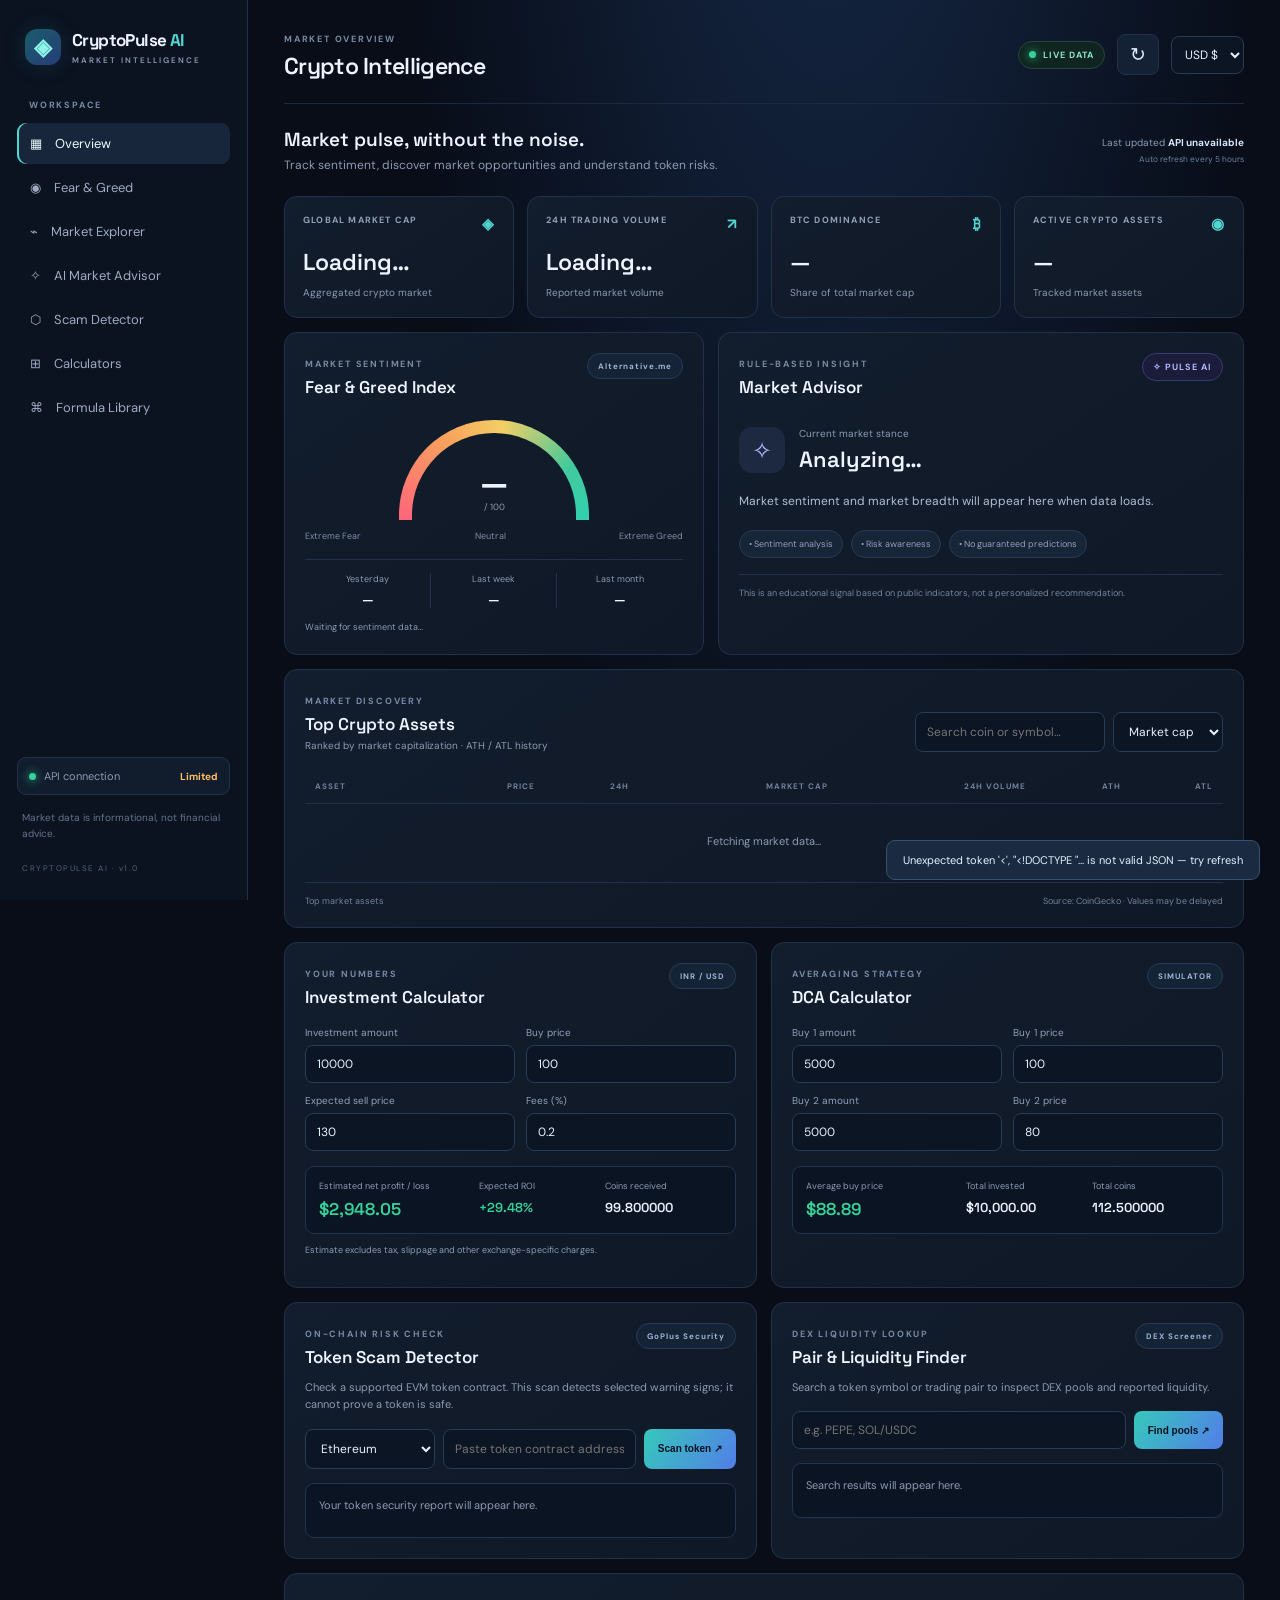
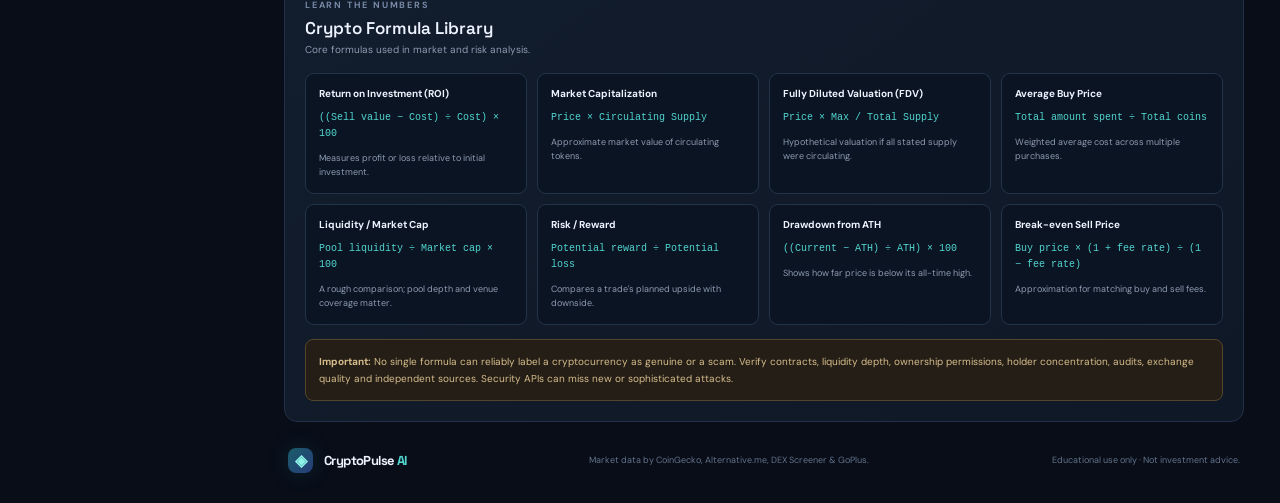
==== index.html @ 91b2f1e2 "Add files via upload" ====
<!doctype html>
<html lang="en">
<head>
<meta charset="utf-8"><meta name="viewport" content="width=device-width,initial-scale=1"><meta name="theme-color" content="#080d18">
<title>CryptoPulse AI — Crypto Intelligence</title>
<link rel="preconnect" href="https://fonts.googleapis.com"><link href="https://fonts.googleapis.com/css2?family=DM+Sans:wght@400;500;600;700&family=Space+Grotesk:wght@500;600;700&display=swap" rel="stylesheet">
<link rel="stylesheet" href="styles.css">
</head>
<body>
<div class="app-shell">
<aside class="sidebar" id="sidebar"><a class="brand" href="#overview"><span class="brand-mark">◈</span><span>CryptoPulse <b>AI</b><small>MARKET INTELLIGENCE</small></span></a>
<nav><p class="nav-label">WORKSPACE</p><a class="nav-link active" href="#overview">▦ <span>Overview</span></a><a class="nav-link" href="#fear">◉ <span>Fear & Greed</span></a><a class="nav-link" href="#markets">⌁ <span>Market Explorer</span></a><a class="nav-link" href="#advisor">✧ <span>AI Market Advisor</span></a><a class="nav-link" href="#security">⬡ <span>Scam Detector</span></a><a class="nav-link" href="#calculators">⊞ <span>Calculators</span></a><a class="nav-link" href="#learn">⌘ <span>Formula Library</span></a></nav>
<div class="sidebar-bottom"><div class="api-status"><span class="pulse-dot"></span><span>API connection</span><b id="apiStatus">Checking</b></div><p>Market data is informational, not financial advice.</p><span class="version">CRYPTOPULSE AI · v1.0</span></div></aside>
<main class="main-content"><header class="topbar"><button class="menu-btn" id="menuBtn">☰</button><div><span class="eyebrow">MARKET OVERVIEW</span><h1>Crypto Intelligence</h1></div><div class="top-actions"><span class="live-pill"><i></i> LIVE DATA</span><button class="icon-btn" id="refreshBtn" title="Refresh data">↻</button><select id="currency"><option value="usd">USD $</option><option value="inr">INR ₹</option></select></div></header>
<section class="welcome-row"><div><h2>Market pulse, without the noise.</h2><p>Track sentiment, discover market opportunities and understand token risks.</p></div><div class="updated">Last updated <b id="lastUpdated">—</b><small>Auto refresh every 5 hours</small></div></section>
<section class="stats-grid" id="overview"><article class="stat-card"><div class="stat-head">GLOBAL MARKET CAP <span>◈</span></div><strong id="globalCap">Loading…</strong><small id="globalChange">Aggregated crypto market</small></article><article class="stat-card"><div class="stat-head">24H TRADING VOLUME <span>↗</span></div><strong id="globalVolume">Loading…</strong><small>Reported market volume</small></article><article class="stat-card"><div class="stat-head">BTC DOMINANCE <span>₿</span></div><strong id="btcDominance">—</strong><small>Share of total market cap</small></article><article class="stat-card"><div class="stat-head">ACTIVE CRYPTO ASSETS <span>◉</span></div><strong id="activeCoins">—</strong><small>Tracked market assets</small></article></section>
<section class="hero-grid"><article class="panel fear-panel" id="fear"><div class="panel-title"><div><span class="eyebrow">MARKET SENTIMENT</span><h3>Fear & Greed Index</h3></div><span class="source-tag">Alternative.me</span></div><div class="gauge-wrap"><div class="gauge" id="gauge"><div class="gauge-inner"><strong id="fearValue">—</strong><span>/ 100</span><b id="fearLabel">Loading</b></div></div></div><div class="gauge-scale"><span>Extreme Fear</span><span>Neutral</span><span>Extreme Greed</span></div><div class="fear-history"><div><small>Yesterday</small><b id="fearYesterday">—</b></div><div><small>Last week</small><b id="fearWeek">—</b></div><div><small>Last month</small><b id="fearMonth">—</b></div></div><p class="muted tiny" id="fearUpdated">Waiting for sentiment data…</p></article>
<article class="panel advisor-panel" id="advisor"><div class="panel-title"><div><span class="eyebrow">RULE-BASED INSIGHT</span><h3>Market Advisor</h3></div><span class="ai-badge">✧ PULSE AI</span></div><div class="advisor-status"><span class="advisor-icon">✧</span><div><small>Current market stance</small><h2 id="stance">Analyzing…</h2></div></div><p id="advisorText" class="advisor-copy">Market sentiment and market breadth will appear here when data loads.</p><div class="advisor-actions" id="advisorActions"><span>• Sentiment analysis</span><span>• Risk awareness</span><span>• No guaranteed predictions</span></div><div class="disclaimer">This is an educational signal based on public indicators, not a personalized recommendation.</div></article></section>
<section class="panel market-panel" id="markets"><div class="section-heading"><div><span class="eyebrow">MARKET DISCOVERY</span><h3>Top Crypto Assets</h3><p>Ranked by market capitalization · ATH / ATL history</p></div><div class="table-controls"><input id="coinSearch" placeholder="Search coin or symbol…"><select id="coinSort"><option value="market_cap_desc">Market cap</option><option value="volume_desc">24h volume</option><option value="price_change_percentage_24h_desc">Top gainers</option><option value="price_change_percentage_24h_asc">Top losers</option></select></div></div><div class="table-wrap"><table><thead><tr><th>ASSET</th><th>PRICE</th><th>24H</th><th>MARKET CAP</th><th>24H VOLUME</th><th>ATH</th><th>ATL</th></tr></thead><tbody id="coinRows"><tr><td colspan="7" class="loading-row">Fetching market data…</td></tr></tbody></table></div><div class="table-foot"><span id="coinCount">Top market assets</span><span>Source: CoinGecko · Values may be delayed</span></div></section>
<section class="two-col"><article class="panel"><div class="panel-title"><div><span class="eyebrow">YOUR NUMBERS</span><h3>Investment Calculator</h3></div><span class="source-tag">INR / USD</span></div><div class="form-grid"><label>Investment amount<input id="investAmount" type="number" value="10000" min="0"></label><label>Buy price<input id="buyPrice" type="number" value="100" min="0" step="any"></label><label>Expected sell price<input id="sellPrice" type="number" value="130" min="0" step="any"></label><label>Fees (%)<input id="feePct" type="number" value="0.2" min="0" step="any"></label></div><div class="calc-result"><div><small>Estimated net profit / loss</small><strong id="profitResult">—</strong></div><div><small>Expected ROI</small><b id="roiResult">—</b></div><div><small>Coins received</small><b id="coinsResult">—</b></div></div><p class="muted tiny">Estimate excludes tax, slippage and other exchange-specific charges.</p></article>
<article class="panel"><div class="panel-title"><div><span class="eyebrow">AVERAGING STRATEGY</span><h3>DCA Calculator</h3></div><span class="source-tag">SIMULATOR</span></div><div class="form-grid"><label>Buy 1 amount<input id="dcaA1" type="number" value="5000"></label><label>Buy 1 price<input id="dcaP1" type="number" value="100"></label><label>Buy 2 amount<input id="dcaA2" type="number" value="5000"></label><label>Buy 2 price<input id="dcaP2" type="number" value="80"></label></div><div class="calc-result"><div><small>Average buy price</small><strong id="dcaAvg">—</strong></div><div><small>Total invested</small><b id="dcaTotal">—</b></div><div><small>Total coins</small><b id="dcaCoins">—</b></div></div></article></section>
<section class="two-col"><article class="panel" id="security"><div class="panel-title"><div><span class="eyebrow">ON-CHAIN RISK CHECK</span><h3>Token Scam Detector</h3></div><span class="source-tag">GoPlus Security</span></div><p class="muted">Check a supported EVM token contract. This scan detects selected warning signs; it cannot prove a token is safe.</p><div class="security-form"><select id="chainId"><option value="1">Ethereum</option><option value="56">BNB Chain</option><option value="137">Polygon</option><option value="42161">Arbitrum</option><option value="8453">Base</option><option value="43114">Avalanche</option></select><input id="contractAddress" placeholder="Paste token contract address (0x…)"><button class="primary-btn" id="scanBtn">Scan token ↗</button></div><div id="securityResult" class="security-result"><span class="muted">Your token security report will appear here.</span></div></article>
<article class="panel"><div class="panel-title"><div><span class="eyebrow">DEX LIQUIDITY LOOKUP</span><h3>Pair & Liquidity Finder</h3></div><span class="source-tag">DEX Screener</span></div><p class="muted">Search a token symbol or trading pair to inspect DEX pools and reported liquidity.</p><div class="security-form"><input id="dexQuery" placeholder="e.g. PEPE, SOL/USDC"><button class="primary-btn" id="dexBtn">Find pools ↗</button></div><div id="dexResult" class="dex-result"><span class="muted">Search results will appear here.</span></div></article></section>
<section class="panel" id="learn"><div class="section-heading"><div><span class="eyebrow">LEARN THE NUMBERS</span><h3>Crypto Formula Library</h3><p>Core formulas used in market and risk analysis.</p></div></div><div class="formula-grid"><div class="formula"><b>Return on Investment (ROI)</b><code>((Sell value − Cost) ÷ Cost) × 100</code><p>Measures profit or loss relative to initial investment.</p></div><div class="formula"><b>Market Capitalization</b><code>Price × Circulating Supply</code><p>Approximate market value of circulating tokens.</p></div><div class="formula"><b>Fully Diluted Valuation (FDV)</b><code>Price × Max / Total Supply</code><p>Hypothetical valuation if all stated supply were circulating.</p></div><div class="formula"><b>Average Buy Price</b><code>Total amount spent ÷ Total coins</code><p>Weighted average cost across multiple purchases.</p></div><div class="formula"><b>Liquidity / Market Cap</b><code>Pool liquidity ÷ Market cap × 100</code><p>A rough comparison; pool depth and venue coverage matter.</p></div><div class="formula"><b>Risk / Reward</b><code>Potential reward ÷ Potential loss</code><p>Compares a trade's planned upside with downside.</p></div><div class="formula"><b>Drawdown from ATH</b><code>((Current − ATH) ÷ ATH) × 100</code><p>Shows how far price is below its all-time high.</p></div><div class="formula"><b>Break-even Sell Price</b><code>Buy price × (1 + fee rate) ÷ (1 − fee rate)</code><p>Approximation for matching buy and sell fees.</p></div></div><div class="risk-note"><b>Important:</b> No single formula can reliably label a cryptocurrency as genuine or a scam. Verify contracts, liquidity depth, ownership permissions, holder concentration, audits, exchange quality and independent sources. Security APIs can miss new or sophisticated attacks.</div></section>
<footer><div class="brand mini-brand"><span class="brand-mark">◈</span><span>CryptoPulse <b>AI</b></span></div><span>Market data by CoinGecko, Alternative.me, DEX Screener & GoPlus.</span><span>Educational use only · Not investment advice.</span></footer>
</main></div><div class="toast" id="toast"></div><script src="app.js"></script>
</body></html>
---- styles.css ----
:root{--bg:#080d18;--panel:#101827;--panel2:#131f31;--line:#223149;--text:#edf3ff;--muted:#8d9bb2;--cyan:#51d6d0;--blue:#6b8cff;--green:#35d39a;--red:#ff7185;--amber:#ffbf69}*{box-sizing:border-box}html{scroll-behavior:smooth}body{margin:0;background:radial-gradient(ellipse at 65% -20%,#172b4b 0,transparent 38%),var(--bg);color:var(--text);font-family:'DM Sans',sans-serif;font-size:14px}.app-shell{display:flex;min-height:100vh}.sidebar{width:248px;position:fixed;inset:0 auto 0 0;background:#0b1220;border-right:1px solid var(--line);padding:25px 17px;display:flex;flex-direction:column;z-index:10}.brand{display:flex;align-items:center;gap:11px;text-decoration:none;color:var(--text);font:700 17px 'Space Grotesk';letter-spacing:-.6px;padding:4px 8px 34px}.brand b{color:var(--cyan)}.brand small{display:block;font:600 8px 'DM Sans';letter-spacing:2px;color:var(--muted);margin-top:4px}.brand-mark{width:36px;height:36px;border-radius:12px;display:grid;place-items:center;background:linear-gradient(135deg,#1a5c69,#273d7a);color:#8df4e8;font-size:23px;box-shadow:0 0 25px #39d5c022}.nav-label,.eyebrow{font-size:9px;letter-spacing:1.8px;font-weight:700;color:#788aa6}.nav-label{padding:0 12px;margin:0 0 12px}.nav-link{display:flex;align-items:center;gap:13px;padding:12px 13px;color:#9eacc2;text-decoration:none;border-radius:9px;margin:3px 0;font-size:13px}.nav-link:hover,.nav-link.active{background:#17263a;color:#eafcff}.nav-link.active{box-shadow:inset 2px 0 var(--cyan)}.sidebar-bottom{margin-top:auto}.api-status{display:flex;align-items:center;gap:8px;background:#111d2d;border:1px solid var(--line);padding:11px;border-radius:9px;font-size:11px;color:var(--muted)}.api-status b{margin-left:auto;color:var(--amber);font-size:10px}.pulse-dot,.live-pill i{width:7px;height:7px;border-radius:50%;background:var(--green);box-shadow:0 0 10px #35d39a}.sidebar-bottom p{font-size:10px;color:#64748b;line-height:1.6;padding:5px 5px}.version{font-size:8px;color:#53637b;letter-spacing:1.5px;padding-left:5px}.main-content{margin-left:248px;width:calc(100% - 248px);max-width:1600px;padding:28px 36px 25px}.topbar{display:flex;align-items:center;justify-content:space-between;border-bottom:1px solid #1c293c;padding-bottom:22px}.topbar h1{font:600 23px 'Space Grotesk';margin:5px 0 0;letter-spacing:-.7px}.top-actions{display:flex;align-items:center;gap:12px}.live-pill,.source-tag,.ai-badge{font-size:9px;font-weight:700;letter-spacing:1px;border:1px solid #25463f;border-radius:20px;padding:7px 10px;color:#8ae5ca;background:#10251f}.live-pill{display:flex;align-items:center;gap:7px}.icon-btn,.menu-btn{background:#142033;border:1px solid var(--line);color:#dce8fb;border-radius:8px;padding:8px 12px;font-size:19px;cursor:pointer}select,input{background:#0c1524;border:1px solid #2a3b54;border-radius:8px;color:#e8f1ff;padding:10px 11px;font:12px 'DM Sans';outline:none;min-width:0}select:focus,input:focus{border-color:var(--cyan)}.top-actions select{padding:9px}.menu-btn{display:none}.welcome-row{display:flex;justify-content:space-between;align-items:center;padding:23px 0}.welcome-row h2{font:600 19px 'Space Grotesk';margin:0 0 5px}.welcome-row p,.section-heading p{color:var(--muted);font-size:12px;margin:0}.updated{text-align:right;color:var(--muted);font-size:10px}.updated b{color:#d8e5f9}.updated small{display:block;margin-top:5px;color:#6d829d}.stats-grid{display:grid;grid-template-columns:repeat(4,1fr);gap:13px}.stat-card,.panel{background:linear-gradient(145deg,#121d2d,#0f1826);border:1px solid var(--line);border-radius:13px}.stat-card{padding:17px 18px;min-width:0}.stat-head{font-size:9px;letter-spacing:1.2px;color:#91a1b9;font-weight:700;display:flex;justify-content:space-between}.stat-head span{font-size:15px;color:var(--cyan)}.stat-card strong{display:block;font:600 23px 'Space Grotesk';margin:13px 0 5px;white-space:nowrap;overflow:hidden;text-overflow:ellipsis}.stat-card small{font-size:10px;color:var(--muted)}.hero-grid{display:grid;grid-template-columns:1fr 1.25fr;gap:14px;margin-top:14px}.panel{padding:20px;margin-top:14px;min-width:0}.hero-grid .panel{margin-top:0}.panel-title,.section-heading{display:flex;align-items:flex-start;justify-content:space-between;gap:12px}.panel-title h3,.section-heading h3{font:600 17px 'Space Grotesk';margin:5px 0 0}.source-tag{background:#152337;border-color:#263b55;color:#9db4d4;font-size:8px;white-space:nowrap}.gauge-wrap{display:flex;justify-content:center;padding:22px 0 10px}.gauge{width:190px;height:100px;position:relative;overflow:hidden;background:conic-gradient(from 270deg at 50% 100%,#ff657a 0deg,#f7a45c 62deg,#f4cf65 95deg,#42c99c 145deg,#32d1b0 180deg,transparent 180deg);border-radius:190px 190px 0 0}.gauge:after{content:"";position:absolute;inset:13px 13px 0;background:#111b2a;border-radius:170px 170px 0 0}.gauge-inner{position:absolute;z-index:2;inset:43px 0 0;display:flex;align-items:center;justify-content:flex-start;flex-direction:column}.gauge-inner strong{font:700 32px 'Space Grotesk'}.gauge-inner span{font-size:9px;color:var(--muted);margin-top:-2px}.gauge-inner b{font-size:11px;margin-top:5px;color:var(--amber)}.gauge-scale{display:flex;justify-content:space-between;font-size:9px;color:#7f8da4}.fear-history{display:grid;grid-template-columns:repeat(3,1fr);border-top:1px solid var(--line);margin-top:17px;padding-top:13px}.fear-history div{text-align:center;border-right:1px solid var(--line)}.fear-history div:last-child{border:0}.fear-history small{display:block;color:var(--muted);font-size:9px;margin-bottom:5px}.fear-history b{font:600 13px 'Space Grotesk'}.muted{color:var(--muted);font-size:11px;line-height:1.6}.tiny{font-size:9px}.fear-panel>.tiny{margin:12px 0 0}.ai-badge{background:#1b1c3a;border-color:#393b75;color:#b5b7ff}.advisor-status{display:flex;gap:14px;align-items:center;margin:25px 0 14px}.advisor-icon{height:46px;width:46px;border-radius:13px;display:grid;place-items:center;background:#1c2941;color:#b5b7ff;font-size:24px}.advisor-status small{color:var(--muted);font-size:10px}.advisor-status h2{font:600 22px 'Space Grotesk';margin:4px 0}.advisor-copy{font-size:12px;color:#b0bfd2;line-height:1.8;max-width:600px}.advisor-actions{display:flex;gap:8px;flex-wrap:wrap;margin-top:17px}.advisor-actions span{font-size:9px;color:#8ea1bc;background:#172538;border:1px solid #293a52;border-radius:20px;padding:7px 9px}.disclaimer{margin-top:16px;border-top:1px solid var(--line);padding-top:12px;color:#74859e;font-size:9px;line-height:1.5}.market-panel{margin-top:14px}.section-heading{align-items:flex-end;margin-bottom:17px}.section-heading h3{margin-bottom:4px}.section-heading p{font-size:10px}.table-controls{display:flex;gap:8px}.table-controls input{width:190px}.table-wrap{overflow-x:auto}table{width:100%;border-collapse:collapse;white-space:nowrap}th{text-align:right;font-size:8px;letter-spacing:1px;color:#71839c;font-weight:700;padding:12px 10px;border-bottom:1px solid var(--line)}th:first-child,td:first-child{text-align:left}td{text-align:right;padding:13px 10px;border-bottom:1px solid #1d2a3d;font-size:11px;color:#d6e1f2}tr:last-child td{border:0}.coin-name{display:flex;align-items:center;gap:9px}.coin-name img{width:25px;height:25px;border-radius:50%}.coin-name b{display:block;font-size:11px}.coin-name small{display:block;color:var(--muted);font-size:9px;margin-top:3px}.positive{color:var(--green)}.negative{color:var(--red)}.loading-row{text-align:center!important;color:var(--muted);padding:30px}.table-foot{display:flex;justify-content:space-between;color:#71839b;font-size:9px;border-top:1px solid var(--line);padding-top:12px;margin-top:4px}.two-col{display:grid;grid-template-columns:1fr 1fr;gap:14px}.two-col .panel{margin-top:14px}.form-grid{display:grid;grid-template-columns:1fr 1fr;gap:11px;margin-top:18px}.form-grid label{display:flex;flex-direction:column;gap:6px;color:#91a1b9;font-size:10px}.form-grid input{width:100%}.calc-result{display:grid;grid-template-columns:1.3fr 1fr 1fr;gap:8px;background:#0b1422;border:1px solid #23344b;border-radius:9px;padding:13px;margin-top:15px}.calc-result small{display:block;font-size:9px;color:var(--muted);margin-bottom:6px}.calc-result strong{font:600 17px 'Space Grotesk';color:var(--green)}.calc-result b{font:600 13px 'Space Grotesk'}.security-form{display:flex;gap:8px;margin-top:15px}.security-form input{flex:1}.security-form select{width:130px}.primary-btn{border:0;border-radius:8px;background:linear-gradient(120deg,#36c8bb,#527ee8);color:#06111e;font-weight:700;font-size:10px;padding:0 14px;white-space:nowrap;cursor:pointer}.primary-btn:disabled{opacity:.5;cursor:wait}.security-result,.dex-result{margin-top:14px;background:#0b1422;border:1px solid #23344b;border-radius:9px;padding:13px;min-height:55px;font-size:10px;color:#aebbd0;line-height:1.8}.risk-score{font:700 22px 'Space Grotesk';color:var(--amber)}.risk-item{display:flex;justify-content:space-between;border-bottom:1px solid #1f2c3d;padding:5px 0}.risk-item:last-child{border:0}.formula-grid{display:grid;grid-template-columns:repeat(4,1fr);gap:10px}.formula{background:#0b1422;border:1px solid #22334a;border-radius:9px;padding:13px}.formula b{font-size:10px;display:block;margin-bottom:10px}.formula code{display:block;font-size:10px;color:var(--cyan);white-space:normal;line-height:1.6}.formula p{font-size:9px;color:var(--muted);line-height:1.6;margin:9px 0 0}.risk-note{margin-top:14px;padding:13px;border:1px solid #55442b;background:#241e16;color:#d7bd8c;border-radius:8px;font-size:10px;line-height:1.7}footer{display:flex;justify-content:space-between;align-items:center;gap:10px;color:#63738a;font-size:9px;padding:26px 4px 5px}.mini-brand{padding:0;font-size:13px}.mini-brand .brand-mark{width:25px;height:25px;font-size:16px;border-radius:8px}.toast{position:fixed;bottom:20px;right:20px;background:#1a2b41;border:1px solid #38516e;border-radius:9px;padding:12px 16px;color:#e5f1ff;font-size:11px;opacity:0;transform:translateY(10px);transition:.2s;pointer-events:none;z-index:20}.toast.show{opacity:1;transform:translateY(0)}
@media(max-width:1100px){.main-content{padding:25px 22px}.sidebar{width:220px}.main-content{margin-left:220px;width:calc(100% - 220px)}.stats-grid{grid-template-columns:repeat(2,1fr)}.formula-grid{grid-template-columns:repeat(2,1fr)}}@media(max-width:760px){.sidebar{transform:translateX(-100%);transition:.25s;width:250px;box-shadow:15px 0 40px #0008}.sidebar.open{transform:translateX(0)}.main-content{margin:0;width:100%;padding:17px 14px}.menu-btn{display:block;margin-right:10px}.topbar{justify-content:flex-start}.topbar>div:nth-child(2){flex:1}.topbar h1{font-size:18px}.top-actions{gap:6px}.live-pill{display:none}.top-actions select{font-size:10px;padding:8px}.welcome-row{align-items:flex-start;gap:12px}.welcome-row h2{font-size:16px}.welcome-row p{font-size:10px;max-width:230px}.updated{font-size:9px;min-width:100px}.stats-grid{gap:8px}.stat-card{padding:13px}.stat-card strong{font-size:18px}.stat-head{font-size:8px}.hero-grid,.two-col{grid-template-columns:1fr}.panel{padding:15px}.table-controls{width:100%}.section-heading{flex-direction:column;align-items:stretch}.table-controls input{width:50%;flex:1}.table-controls select{max-width:50%}.security-form{flex-wrap:wrap}.security-form input{min-width:100%}.security-form select{flex:1}.primary-btn{min-height:38px}.formula-grid{grid-template-columns:1fr 1fr}.calc-result{grid-template-columns:1fr 1fr}.calc-result>div:first-child{grid-column:span 2}footer{flex-direction:column;align-items:flex-start}.top-actions .icon-btn{padding:6px 9px}}@media(max-width:390px){.updated{display:none}.formula-grid{grid-template-columns:1fr}.stats-grid{grid-template-columns:1fr 1fr}.stat-card strong{font-size:16px}}
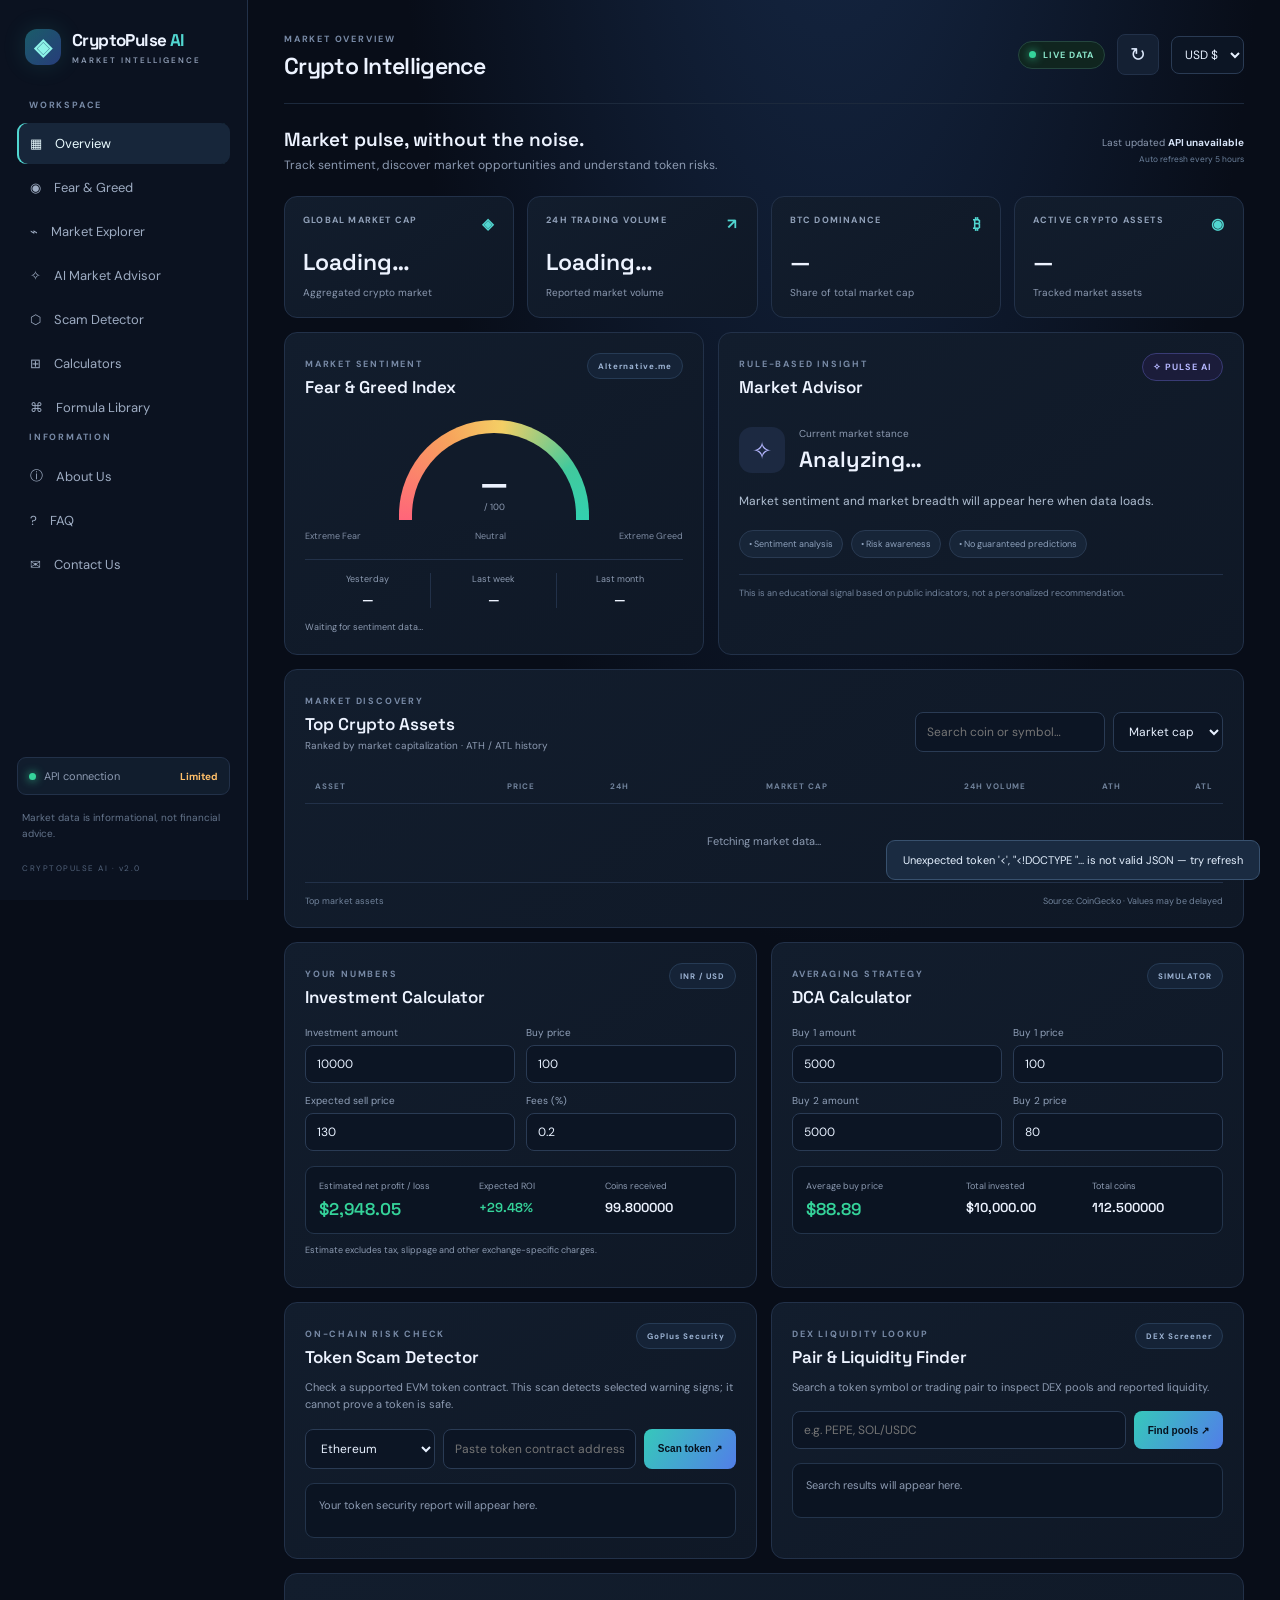
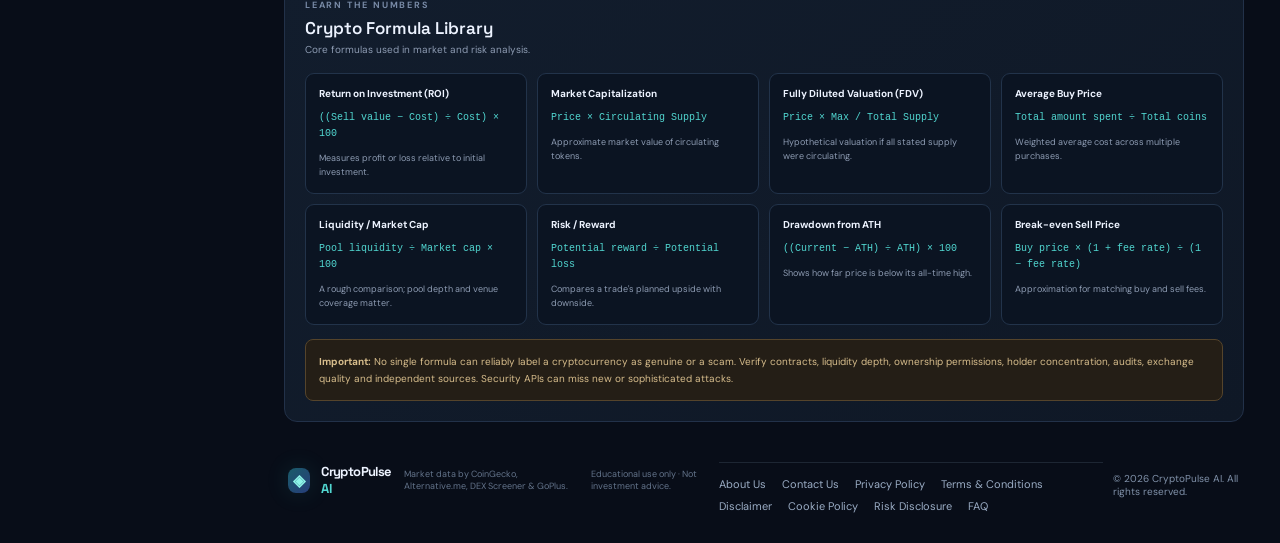
==== commit ab079e88: "Update CryptoPulse AI homepage Added meta description and canonical link to improve SEO. Updated ver" ====
--- a/index.html
+++ b/index.html
@@ -1,27 +1,135 @@
 <!doctype html>
 <html lang="en">
 <head>
-<meta charset="utf-8"><meta name="viewport" content="width=device-width,initial-scale=1"><meta name="theme-color" content="#080d18">
+<meta charset="utf-8">
+<meta name="viewport" content="width=device-width,initial-scale=1">
+<meta name="theme-color" content="#080d18">
+<meta name="description" content="Explore cryptocurrency market data, Fear & Greed sentiment, market analysis, token risk indicators and educational crypto calculators with CryptoPulse AI.">
 <title>CryptoPulse AI — Crypto Intelligence</title>
-<link rel="preconnect" href="https://fonts.googleapis.com"><link href="https://fonts.googleapis.com/css2?family=DM+Sans:wght@400;500;600;700&family=Space+Grotesk:wght@500;600;700&display=swap" rel="stylesheet">
+<link rel="canonical" href="https://cryptopulsepro.netlify.app/">
+<link rel="preconnect" href="https://fonts.googleapis.com">
+<link href="https://fonts.googleapis.com/css2?family=DM+Sans:wght@400;500;600;700&family=Space+Grotesk:wght@500;600;700&display=swap" rel="stylesheet">
 <link rel="stylesheet" href="styles.css">
 </head>
 <body>
 <div class="app-shell">
-<aside class="sidebar" id="sidebar"><a class="brand" href="#overview"><span class="brand-mark">◈</span><span>CryptoPulse <b>AI</b><small>MARKET INTELLIGENCE</small></span></a>
-<nav><p class="nav-label">WORKSPACE</p><a class="nav-link active" href="#overview">▦ <span>Overview</span></a><a class="nav-link" href="#fear">◉ <span>Fear & Greed</span></a><a class="nav-link" href="#markets">⌁ <span>Market Explorer</span></a><a class="nav-link" href="#advisor">✧ <span>AI Market Advisor</span></a><a class="nav-link" href="#security">⬡ <span>Scam Detector</span></a><a class="nav-link" href="#calculators">⊞ <span>Calculators</span></a><a class="nav-link" href="#learn">⌘ <span>Formula Library</span></a></nav>
-<div class="sidebar-bottom"><div class="api-status"><span class="pulse-dot"></span><span>API connection</span><b id="apiStatus">Checking</b></div><p>Market data is informational, not financial advice.</p><span class="version">CRYPTOPULSE AI · v1.0</span></div></aside>
-<main class="main-content"><header class="topbar"><button class="menu-btn" id="menuBtn">☰</button><div><span class="eyebrow">MARKET OVERVIEW</span><h1>Crypto Intelligence</h1></div><div class="top-actions"><span class="live-pill"><i></i> LIVE DATA</span><button class="icon-btn" id="refreshBtn" title="Refresh data">↻</button><select id="currency"><option value="usd">USD $</option><option value="inr">INR ₹</option></select></div></header>
-<section class="welcome-row"><div><h2>Market pulse, without the noise.</h2><p>Track sentiment, discover market opportunities and understand token risks.</p></div><div class="updated">Last updated <b id="lastUpdated">—</b><small>Auto refresh every 5 hours</small></div></section>
-<section class="stats-grid" id="overview"><article class="stat-card"><div class="stat-head">GLOBAL MARKET CAP <span>◈</span></div><strong id="globalCap">Loading…</strong><small id="globalChange">Aggregated crypto market</small></article><article class="stat-card"><div class="stat-head">24H TRADING VOLUME <span>↗</span></div><strong id="globalVolume">Loading…</strong><small>Reported market volume</small></article><article class="stat-card"><div class="stat-head">BTC DOMINANCE <span>₿</span></div><strong id="btcDominance">—</strong><small>Share of total market cap</small></article><article class="stat-card"><div class="stat-head">ACTIVE CRYPTO ASSETS <span>◉</span></div><strong id="activeCoins">—</strong><small>Tracked market assets</small></article></section>
-<section class="hero-grid"><article class="panel fear-panel" id="fear"><div class="panel-title"><div><span class="eyebrow">MARKET SENTIMENT</span><h3>Fear & Greed Index</h3></div><span class="source-tag">Alternative.me</span></div><div class="gauge-wrap"><div class="gauge" id="gauge"><div class="gauge-inner"><strong id="fearValue">—</strong><span>/ 100</span><b id="fearLabel">Loading</b></div></div></div><div class="gauge-scale"><span>Extreme Fear</span><span>Neutral</span><span>Extreme Greed</span></div><div class="fear-history"><div><small>Yesterday</small><b id="fearYesterday">—</b></div><div><small>Last week</small><b id="fearWeek">—</b></div><div><small>Last month</small><b id="fearMonth">—</b></div></div><p class="muted tiny" id="fearUpdated">Waiting for sentiment data…</p></article>
-<article class="panel advisor-panel" id="advisor"><div class="panel-title"><div><span class="eyebrow">RULE-BASED INSIGHT</span><h3>Market Advisor</h3></div><span class="ai-badge">✧ PULSE AI</span></div><div class="advisor-status"><span class="advisor-icon">✧</span><div><small>Current market stance</small><h2 id="stance">Analyzing…</h2></div></div><p id="advisorText" class="advisor-copy">Market sentiment and market breadth will appear here when data loads.</p><div class="advisor-actions" id="advisorActions"><span>• Sentiment analysis</span><span>• Risk awareness</span><span>• No guaranteed predictions</span></div><div class="disclaimer">This is an educational signal based on public indicators, not a personalized recommendation.</div></article></section>
-<section class="panel market-panel" id="markets"><div class="section-heading"><div><span class="eyebrow">MARKET DISCOVERY</span><h3>Top Crypto Assets</h3><p>Ranked by market capitalization · ATH / ATL history</p></div><div class="table-controls"><input id="coinSearch" placeholder="Search coin or symbol…"><select id="coinSort"><option value="market_cap_desc">Market cap</option><option value="volume_desc">24h volume</option><option value="price_change_percentage_24h_desc">Top gainers</option><option value="price_change_percentage_24h_asc">Top losers</option></select></div></div><div class="table-wrap"><table><thead><tr><th>ASSET</th><th>PRICE</th><th>24H</th><th>MARKET CAP</th><th>24H VOLUME</th><th>ATH</th><th>ATL</th></tr></thead><tbody id="coinRows"><tr><td colspan="7" class="loading-row">Fetching market data…</td></tr></tbody></table></div><div class="table-foot"><span id="coinCount">Top market assets</span><span>Source: CoinGecko · Values may be delayed</span></div></section>
-<section class="two-col"><article class="panel"><div class="panel-title"><div><span class="eyebrow">YOUR NUMBERS</span><h3>Investment Calculator</h3></div><span class="source-tag">INR / USD</span></div><div class="form-grid"><label>Investment amount<input id="investAmount" type="number" value="10000" min="0"></label><label>Buy price<input id="buyPrice" type="number" value="100" min="0" step="any"></label><label>Expected sell price<input id="sellPrice" type="number" value="130" min="0" step="any"></label><label>Fees (%)<input id="feePct" type="number" value="0.2" min="0" step="any"></label></div><div class="calc-result"><div><small>Estimated net profit / loss</small><strong id="profitResult">—</strong></div><div><small>Expected ROI</small><b id="roiResult">—</b></div><div><small>Coins received</small><b id="coinsResult">—</b></div></div><p class="muted tiny">Estimate excludes tax, slippage and other exchange-specific charges.</p></article>
-<article class="panel"><div class="panel-title"><div><span class="eyebrow">AVERAGING STRATEGY</span><h3>DCA Calculator</h3></div><span class="source-tag">SIMULATOR</span></div><div class="form-grid"><label>Buy 1 amount<input id="dcaA1" type="number" value="5000"></label><label>Buy 1 price<input id="dcaP1" type="number" value="100"></label><label>Buy 2 amount<input id="dcaA2" type="number" value="5000"></label><label>Buy 2 price<input id="dcaP2" type="number" value="80"></label></div><div class="calc-result"><div><small>Average buy price</small><strong id="dcaAvg">—</strong></div><div><small>Total invested</small><b id="dcaTotal">—</b></div><div><small>Total coins</small><b id="dcaCoins">—</b></div></div></article></section>
-<section class="two-col"><article class="panel" id="security"><div class="panel-title"><div><span class="eyebrow">ON-CHAIN RISK CHECK</span><h3>Token Scam Detector</h3></div><span class="source-tag">GoPlus Security</span></div><p class="muted">Check a supported EVM token contract. This scan detects selected warning signs; it cannot prove a token is safe.</p><div class="security-form"><select id="chainId"><option value="1">Ethereum</option><option value="56">BNB Chain</option><option value="137">Polygon</option><option value="42161">Arbitrum</option><option value="8453">Base</option><option value="43114">Avalanche</option></select><input id="contractAddress" placeholder="Paste token contract address (0x…)"><button class="primary-btn" id="scanBtn">Scan token ↗</button></div><div id="securityResult" class="security-result"><span class="muted">Your token security report will appear here.</span></div></article>
-<article class="panel"><div class="panel-title"><div><span class="eyebrow">DEX LIQUIDITY LOOKUP</span><h3>Pair & Liquidity Finder</h3></div><span class="source-tag">DEX Screener</span></div><p class="muted">Search a token symbol or trading pair to inspect DEX pools and reported liquidity.</p><div class="security-form"><input id="dexQuery" placeholder="e.g. PEPE, SOL/USDC"><button class="primary-btn" id="dexBtn">Find pools ↗</button></div><div id="dexResult" class="dex-result"><span class="muted">Search results will appear here.</span></div></article></section>
-<section class="panel" id="learn"><div class="section-heading"><div><span class="eyebrow">LEARN THE NUMBERS</span><h3>Crypto Formula Library</h3><p>Core formulas used in market and risk analysis.</p></div></div><div class="formula-grid"><div class="formula"><b>Return on Investment (ROI)</b><code>((Sell value − Cost) ÷ Cost) × 100</code><p>Measures profit or loss relative to initial investment.</p></div><div class="formula"><b>Market Capitalization</b><code>Price × Circulating Supply</code><p>Approximate market value of circulating tokens.</p></div><div class="formula"><b>Fully Diluted Valuation (FDV)</b><code>Price × Max / Total Supply</code><p>Hypothetical valuation if all stated supply were circulating.</p></div><div class="formula"><b>Average Buy Price</b><code>Total amount spent ÷ Total coins</code><p>Weighted average cost across multiple purchases.</p></div><div class="formula"><b>Liquidity / Market Cap</b><code>Pool liquidity ÷ Market cap × 100</code><p>A rough comparison; pool depth and venue coverage matter.</p></div><div class="formula"><b>Risk / Reward</b><code>Potential reward ÷ Potential loss</code><p>Compares a trade's planned upside with downside.</p></div><div class="formula"><b>Drawdown from ATH</b><code>((Current − ATH) ÷ ATH) × 100</code><p>Shows how far price is below its all-time high.</p></div><div class="formula"><b>Break-even Sell Price</b><code>Buy price × (1 + fee rate) ÷ (1 − fee rate)</code><p>Approximation for matching buy and sell fees.</p></div></div><div class="risk-note"><b>Important:</b> No single formula can reliably label a cryptocurrency as genuine or a scam. Verify contracts, liquidity depth, ownership permissions, holder concentration, audits, exchange quality and independent sources. Security APIs can miss new or sophisticated attacks.</div></section>
-<footer><div class="brand mini-brand"><span class="brand-mark">◈</span><span>CryptoPulse <b>AI</b></span></div><span>Market data by CoinGecko, Alternative.me, DEX Screener & GoPlus.</span><span>Educational use only · Not investment advice.</span></footer>
-</main></div><div class="toast" id="toast"></div><script src="app.js"></script>
-</body></html>
+<aside class="sidebar" id="sidebar">
+<a class="brand" href="#overview"><span class="brand-mark">◈</span><span>CryptoPulse <b>AI</b><small>MARKET INTELLIGENCE</small></span></a>
+<nav>
+<p class="nav-label">WORKSPACE</p>
+<a class="nav-link active" href="#overview">▦ <span>Overview</span></a>
+<a class="nav-link" href="#fear">◉ <span>Fear &amp; Greed</span></a>
+<a class="nav-link" href="#markets">⌁ <span>Market Explorer</span></a>
+<a class="nav-link" href="#advisor">✧ <span>AI Market Advisor</span></a>
+<a class="nav-link" href="#security">⬡ <span>Scam Detector</span></a>
+<a class="nav-link" href="#calculators">⊞ <span>Calculators</span></a>
+<a class="nav-link" href="#learn">⌘ <span>Formula Library</span></a>
+<p class="nav-label">INFORMATION</p>
+<a class="nav-link" href="pages/about.html">ⓘ <span>About Us</span></a>
+<a class="nav-link" href="pages/faq.html">? <span>FAQ</span></a>
+<a class="nav-link" href="pages/contact.html">✉ <span>Contact Us</span></a>
+</nav>
+<div class="sidebar-bottom">
+<div class="api-status"><span class="pulse-dot"></span><span>API connection</span><b id="apiStatus">Checking</b></div>
+<p>Market data is informational, not financial advice.</p>
+<span class="version">CRYPTOPULSE AI · v2.0</span>
+</div>
+</aside>
+<main class="main-content">
+<header class="topbar">
+<button class="menu-btn" id="menuBtn">☰</button>
+<div><span class="eyebrow">MARKET OVERVIEW</span><h1>Crypto Intelligence</h1></div>
+<div class="top-actions"><span class="live-pill"><i></i> LIVE DATA</span><button class="icon-btn" id="refreshBtn" title="Refresh data">↻</button><select id="currency"><option value="usd">USD $</option><option value="inr">INR ₹</option></select></div>
+</header>
+<section class="welcome-row">
+<div><h2>Market pulse, without the noise.</h2><p>Track sentiment, discover market opportunities and understand token risks.</p></div>
+<div class="updated">Last updated <b id="lastUpdated">—</b><small>Auto refresh every 5 hours</small></div>
+</section>
+<section class="stats-grid" id="overview">
+<article class="stat-card"><div class="stat-head">GLOBAL MARKET CAP <span>◈</span></div><strong id="globalCap">Loading…</strong><small id="globalChange">Aggregated crypto market</small></article>
+<article class="stat-card"><div class="stat-head">24H TRADING VOLUME <span>↗</span></div><strong id="globalVolume">Loading…</strong><small>Reported market volume</small></article>
+<article class="stat-card"><div class="stat-head">BTC DOMINANCE <span>₿</span></div><strong id="btcDominance">—</strong><small>Share of total market cap</small></article>
+<article class="stat-card"><div class="stat-head">ACTIVE CRYPTO ASSETS <span>◉</span></div><strong id="activeCoins">—</strong><small>Tracked market assets</small></article>
+</section>
+<section class="hero-grid">
+<article class="panel fear-panel" id="fear">
+<div class="panel-title"><div><span class="eyebrow">MARKET SENTIMENT</span><h3>Fear &amp; Greed Index</h3></div><span class="source-tag">Alternative.me</span></div>
+<div class="gauge-wrap"><div class="gauge" id="gauge"><div class="gauge-inner"><strong id="fearValue">—</strong><span>/ 100</span><b id="fearLabel">Loading</b></div></div></div>
+<div class="gauge-scale"><span>Extreme Fear</span><span>Neutral</span><span>Extreme Greed</span></div>
+<div class="fear-history"><div><small>Yesterday</small><b id="fearYesterday">—</b></div><div><small>Last week</small><b id="fearWeek">—</b></div><div><small>Last month</small><b id="fearMonth">—</b></div></div>
+<p class="muted tiny" id="fearUpdated">Waiting for sentiment data…</p>
+</article>
+<article class="panel advisor-panel" id="advisor">
+<div class="panel-title"><div><span class="eyebrow">RULE-BASED INSIGHT</span><h3>Market Advisor</h3></div><span class="ai-badge">✧ PULSE AI</span></div>
+<div class="advisor-status"><span class="advisor-icon">✧</span><div><small>Current market stance</small><h2 id="stance">Analyzing…</h2></div></div>
+<p id="advisorText" class="advisor-copy">Market sentiment and market breadth will appear here when data loads.</p>
+<div class="advisor-actions" id="advisorActions"><span>• Sentiment analysis</span><span>• Risk awareness</span><span>• No guaranteed predictions</span></div>
+<div class="disclaimer">This is an educational signal based on public indicators, not a personalized recommendation.</div>
+</article>
+</section>
+<section class="panel market-panel" id="markets">
+<div class="section-heading"><div><span class="eyebrow">MARKET DISCOVERY</span><h3>Top Crypto Assets</h3><p>Ranked by market capitalization · ATH / ATL history</p></div>
+<div class="table-controls"><input id="coinSearch" placeholder="Search coin or symbol…"><select id="coinSort"><option value="market_cap_desc">Market cap</option><option value="volume_desc">24h volume</option><option value="price_change_percentage_24h_desc">Top gainers</option><option value="price_change_percentage_24h_asc">Top losers</option></select></div></div>
+<div class="table-wrap"><table><thead><tr><th>ASSET</th><th>PRICE</th><th>24H</th><th>MARKET CAP</th><th>24H VOLUME</th><th>ATH</th><th>ATL</th></tr></thead><tbody id="coinRows"><tr><td colspan="7" class="loading-row">Fetching market data…</td></tr></tbody></table></div>
+<div class="table-foot"><span id="coinCount">Top market assets</span><span>Source: CoinGecko · Values may be delayed</span></div>
+</section>
+<section class="two-col" id="calculators">
+<article class="panel"><div class="panel-title"><div><span class="eyebrow">YOUR NUMBERS</span><h3>Investment Calculator</h3></div><span class="source-tag">INR / USD</span></div>
+<div class="form-grid"><label>Investment amount<input id="investAmount" type="number" value="10000" min="0"></label><label>Buy price<input id="buyPrice" type="number" value="100" min="0" step="any"></label><label>Expected sell price<input id="sellPrice" type="number" value="130" min="0" step="any"></label><label>Fees (%)<input id="feePct" type="number" value="0.2" min="0" step="any"></label></div>
+<div class="calc-result"><div><small>Estimated net profit / loss</small><strong id="profitResult">—</strong></div><div><small>Expected ROI</small><b id="roiResult">—</b></div><div><small>Coins received</small><b id="coinsResult">—</b></div></div>
+<p class="muted tiny">Estimate excludes tax, slippage and other exchange-specific charges.</p></article>
+<article class="panel"><div class="panel-title"><div><span class="eyebrow">AVERAGING STRATEGY</span><h3>DCA Calculator</h3></div><span class="source-tag">SIMULATOR</span></div>
+<div class="form-grid"><label>Buy 1 amount<input id="dcaA1" type="number" value="5000"></label><label>Buy 1 price<input id="dcaP1" type="number" value="100"></label><label>Buy 2 amount<input id="dcaA2" type="number" value="5000"></label><label>Buy 2 price<input id="dcaP2" type="number" value="80"></label></div>
+<div class="calc-result"><div><small>Average buy price</small><strong id="dcaAvg">—</strong></div><div><small>Total invested</small><b id="dcaTotal">—</b></div><div><small>Total coins</small><b id="dcaCoins">—</b></div></div></article>
+</section>
+<section class="two-col">
+<article class="panel" id="security"><div class="panel-title"><div><span class="eyebrow">ON-CHAIN RISK CHECK</span><h3>Token Scam Detector</h3></div><span class="source-tag">GoPlus Security</span></div>
+<p class="muted">Check a supported EVM token contract. This scan detects selected warning signs; it cannot prove a token is safe.</p>
+<div class="security-form"><select id="chainId"><option value="1">Ethereum</option><option value="56">BNB Chain</option><option value="137">Polygon</option><option value="42161">Arbitrum</option><option value="8453">Base</option><option value="43114">Avalanche</option></select><input id="contractAddress" placeholder="Paste token contract address (0x…)"><button class="primary-btn" id="scanBtn">Scan token ↗</button></div>
+<div id="securityResult" class="security-result"><span class="muted">Your token security report will appear here.</span></div></article>
+<article class="panel"><div class="panel-title"><div><span class="eyebrow">DEX LIQUIDITY LOOKUP</span><h3>Pair &amp; Liquidity Finder</h3></div><span class="source-tag">DEX Screener</span></div>
+<p class="muted">Search a token symbol or trading pair to inspect DEX pools and reported liquidity.</p>
+<div class="security-form"><input id="dexQuery" placeholder="e.g. PEPE, SOL/USDC"><button class="primary-btn" id="dexBtn">Find pools ↗</button></div>
+<div id="dexResult" class="dex-result"><span class="muted">Search results will appear here.</span></div></article>
+</section>
+<section class="panel" id="learn"><div class="section-heading"><div><span class="eyebrow">LEARN THE NUMBERS</span><h3>Crypto Formula Library</h3><p>Core formulas used in market and risk analysis.</p></div></div>
+<div class="formula-grid">
+<div class="formula"><b>Return on Investment (ROI)</b><code>((Sell value − Cost) ÷ Cost) × 100</code><p>Measures profit or loss relative to initial investment.</p></div>
+<div class="formula"><b>Market Capitalization</b><code>Price × Circulating Supply</code><p>Approximate market value of circulating tokens.</p></div>
+<div class="formula"><b>Fully Diluted Valuation (FDV)</b><code>Price × Max / Total Supply</code><p>Hypothetical valuation if all stated supply were circulating.</p></div>
+<div class="formula"><b>Average Buy Price</b><code>Total amount spent ÷ Total coins</code><p>Weighted average cost across multiple purchases.</p></div>
+<div class="formula"><b>Liquidity / Market Cap</b><code>Pool liquidity ÷ Market cap × 100</code><p>A rough comparison; pool depth and venue coverage matter.</p></div>
+<div class="formula"><b>Risk / Reward</b><code>Potential reward ÷ Potential loss</code><p>Compares a trade's planned upside with downside.</p></div>
+<div class="formula"><b>Drawdown from ATH</b><code>((Current − ATH) ÷ ATH) × 100</code><p>Shows how far price is below its all-time high.</p></div>
+<div class="formula"><b>Break-even Sell Price</b><code>Buy price × (1 + fee rate) ÷ (1 − fee rate)</code><p>Approximation for matching buy and sell fees.</p></div>
+</div>
+<div class="risk-note"><b>Important:</b> No single formula can reliably label a cryptocurrency as genuine or a scam. Verify contracts, liquidity depth, ownership permissions, holder concentration, audits, exchange quality and independent sources. Security APIs can miss new or sophisticated attacks.</div>
+</section>
+<footer class="site-footer">
+<div class="brand mini-brand"><span class="brand-mark">◈</span><span>CryptoPulse <b>AI</b></span></div>
+<span>Market data by CoinGecko, Alternative.me, DEX Screener &amp; GoPlus.</span>
+<span>Educational use only · Not investment advice.</span>
+<nav class="footer-links" aria-label="Legal and information links">
+<a href="pages/about.html">About Us</a>
+<a href="pages/contact.html">Contact Us</a>
+<a href="pages/privacy-policy.html">Privacy Policy</a>
+<a href="pages/terms.html">Terms &amp; Conditions</a>
+<a href="pages/disclaimer.html">Disclaimer</a>
+<a href="pages/cookie-policy.html">Cookie Policy</a>
+<a href="pages/risk-disclosure.html">Risk Disclosure</a>
+<a href="pages/faq.html">FAQ</a>
+</nav>
+<span class="footer-copy">© 2026 CryptoPulse AI. All rights reserved.</span>
+</footer>
+</main>
+</div>
+<div class="toast" id="toast"></div>
+<script src="app.js"></script>
+<style>
+.footer-links{display:flex;flex-wrap:wrap;gap:8px 16px;margin-top:14px;padding-top:14px;border-top:1px solid rgba(140,165,195,.16)}
+.footer-links a{color:#9aacc4;text-decoration:none;font-size:11px}
+.footer-links a:hover{color:#51d6d0}
+.footer-copy{display:block;margin-top:10px;color:#8192aa;font-size:10px}
+</style>
+</body>
+</html>
